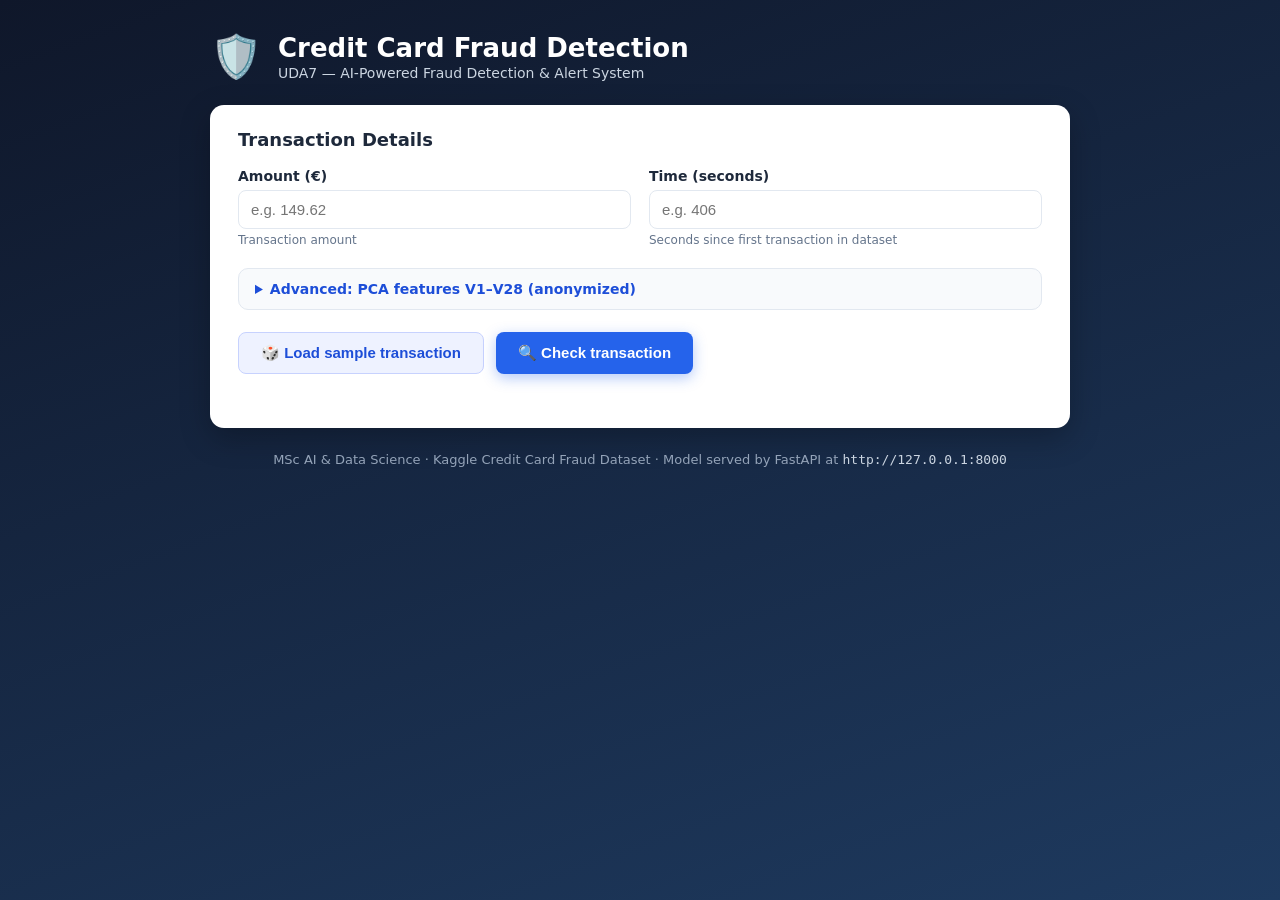
==== frontend/index.html @ b85430be "UDA7: credit card fraud detection system (FastAPI backend + web frontend) Co-Authored-By: Devin AI <" ====
<!DOCTYPE html>
<html lang="en">
<head>
  <meta charset="UTF-8" />
  <meta name="viewport" content="width=device-width, initial-scale=1.0" />
  <title>UDA7 &middot; Credit Card Fraud Detection</title>
  <link rel="stylesheet" href="style.css" />
</head>
<body>
  <main class="container">
    <!-- Header -->
    <header class="header">
      <div class="logo">🛡️</div>
      <div>
        <h1>Credit Card Fraud Detection</h1>
        <p class="subtitle">UDA7 &mdash; AI-Powered Fraud Detection &amp; Alert System</p>
      </div>
    </header>

    <!-- Input card -->
    <section class="card">
      <h2>Transaction Details</h2>

      <!-- Primary, human-friendly fields -->
      <div class="primary-fields">
        <div class="field">
          <label for="Amount">Amount (&euro;)</label>
          <input type="number" id="Amount" step="any" placeholder="e.g. 149.62" />
          <small>Transaction amount</small>
        </div>
        <div class="field">
          <label for="Time">Time (seconds)</label>
          <input type="number" id="Time" step="any" placeholder="e.g. 406" />
          <small>Seconds since first transaction in dataset</small>
        </div>
      </div>

      <!-- Advanced section: 28 anonymized PCA features -->
      <details class="advanced">
        <summary>Advanced: PCA features V1&ndash;V28 (anonymized)</summary>
        <p class="hint">
          These are anonymized principal components from the original card data.
          They are not human-interpretable &mdash; use "Load sample transaction"
          to fill them automatically.
        </p>
        <div class="v-grid" id="vGrid">
          <!-- V1..V28 inputs are generated by script.js -->
        </div>
      </details>

      <!-- Action buttons -->
      <div class="actions">
        <button id="loadSampleBtn" class="btn secondary">🎲 Load sample transaction</button>
        <button id="checkBtn" class="btn primary">🔍 Check transaction</button>
      </div>

      <p id="status" class="status"></p>
    </section>

    <!-- Result card (hidden until a prediction is made) -->
    <section class="card result-card hidden" id="resultCard">
      <h2>Result</h2>
      <div id="resultBadge" class="badge"></div>
      <p id="alertMessage" class="alert-message"></p>

      <div class="gauge">
        <div class="gauge-labels">
          <span>Fraud probability</span>
          <span id="probText">0%</span>
        </div>
        <div class="gauge-track">
          <div id="gaugeFill" class="gauge-fill"></div>
          <div id="thresholdMarker" class="threshold-marker" title="Alert threshold"></div>
        </div>
        <div class="gauge-scale"><span>0%</span><span>50%</span><span>100%</span></div>
      </div>

      <p class="threshold-note" id="thresholdNote"></p>
      <p class="ground-truth" id="groundTruth"></p>
    </section>

    <footer class="footer">
      MSc AI &amp; Data Science &middot; Kaggle Credit Card Fraud Dataset &middot;
      Model served by FastAPI at <code id="apiUrl"></code>
    </footer>
  </main>

  <script src="script.js"></script>
</body>
</html>
---- frontend/style.css ----
/* ---------------------------------------------------------------
   UDA7 Credit Card Fraud Detection - Frontend styles
   Clean, modern card-based layout. No frameworks, plain CSS.
   --------------------------------------------------------------- */

:root {
  --bg: #0f172a;            /* page background (dark navy) */
  --card: #ffffff;          /* card background */
  --text: #1e293b;          /* main text */
  --muted: #64748b;         /* secondary text */
  --accent: #2563eb;        /* primary blue */
  --accent-dark: #1d4ed8;
  --danger: #dc2626;        /* fraud red */
  --safe: #16a34a;          /* legitimate green */
  --border: #e2e8f0;
  --radius: 14px;
}

* { box-sizing: border-box; margin: 0; padding: 0; }

body {
  font-family: "Segoe UI", system-ui, -apple-system, Arial, sans-serif;
  background: linear-gradient(160deg, #0f172a 0%, #1e3a5f 100%);
  min-height: 100vh;
  color: var(--text);
  padding: 32px 16px;
}

.container { max-width: 860px; margin: 0 auto; }

/* Header */
.header {
  display: flex;
  align-items: center;
  gap: 16px;
  color: #fff;
  margin-bottom: 24px;
}
.logo { font-size: 42px; }
.header h1 { font-size: 26px; font-weight: 700; }
.subtitle { color: #cbd5e1; font-size: 14px; margin-top: 2px; }

/* Cards */
.card {
  background: var(--card);
  border-radius: var(--radius);
  padding: 24px 28px;
  box-shadow: 0 10px 30px rgba(0, 0, 0, 0.25);
  margin-bottom: 24px;
}
.card h2 { font-size: 18px; margin-bottom: 18px; }

/* Primary fields (Amount, Time) */
.primary-fields {
  display: grid;
  grid-template-columns: 1fr 1fr;
  gap: 18px;
}
@media (max-width: 600px) { .primary-fields { grid-template-columns: 1fr; } }

.field label {
  display: block;
  font-weight: 600;
  font-size: 14px;
  margin-bottom: 6px;
}
.field input {
  width: 100%;
  padding: 10px 12px;
  border: 1px solid var(--border);
  border-radius: 8px;
  font-size: 15px;
  transition: border-color 0.15s, box-shadow 0.15s;
}
.field input:focus {
  outline: none;
  border-color: var(--accent);
  box-shadow: 0 0 0 3px rgba(37, 99, 235, 0.15);
}
.field small { color: var(--muted); font-size: 12px; }

/* Advanced (V1-V28) section */
.advanced {
  margin-top: 20px;
  border: 1px solid var(--border);
  border-radius: 10px;
  padding: 12px 16px;
  background: #f8fafc;
}
.advanced summary {
  cursor: pointer;
  font-weight: 600;
  font-size: 14px;
  color: var(--accent-dark);
}
.advanced .hint { color: var(--muted); font-size: 13px; margin: 10px 0; }

.v-grid {
  display: grid;
  grid-template-columns: repeat(auto-fill, minmax(150px, 1fr));
  gap: 10px;
}
.v-grid .field label { font-size: 12px; margin-bottom: 3px; }
.v-grid .field input { padding: 7px 9px; font-size: 13px; }

/* Buttons */
.actions {
  display: flex;
  gap: 12px;
  margin-top: 22px;
  flex-wrap: wrap;
}
.btn {
  padding: 11px 22px;
  border: none;
  border-radius: 8px;
  font-size: 15px;
  font-weight: 600;
  cursor: pointer;
  transition: transform 0.1s, box-shadow 0.15s, background 0.15s;
}
.btn:active { transform: scale(0.98); }
.btn.primary {
  background: var(--accent);
  color: #fff;
  box-shadow: 0 4px 14px rgba(37, 99, 235, 0.35);
}
.btn.primary:hover { background: var(--accent-dark); }
.btn.secondary {
  background: #eef2ff;
  color: var(--accent-dark);
  border: 1px solid #c7d2fe;
}
.btn.secondary:hover { background: #e0e7ff; }
.btn:disabled { opacity: 0.6; cursor: wait; }

.status { margin-top: 12px; font-size: 13px; color: var(--muted); min-height: 18px; }
.status.error { color: var(--danger); font-weight: 600; }

/* Result card */
.hidden { display: none; }

.badge {
  display: inline-block;
  padding: 10px 24px;
  border-radius: 999px;
  font-size: 18px;
  font-weight: 700;
  letter-spacing: 0.5px;
  margin-bottom: 10px;
}
.badge.fraud { background: #fee2e2; color: var(--danger); border: 2px solid var(--danger); }
.badge.legit { background: #dcfce7; color: var(--safe); border: 2px solid var(--safe); }

.alert-message { font-size: 15px; margin-bottom: 20px; }

/* Probability gauge */
.gauge { margin-top: 6px; }
.gauge-labels {
  display: flex;
  justify-content: space-between;
  font-size: 14px;
  font-weight: 600;
  margin-bottom: 6px;
}
.gauge-track {
  position: relative;
  height: 18px;
  background: #f1f5f9;
  border-radius: 999px;
  overflow: hidden;
  border: 1px solid var(--border);
}
.gauge-fill {
  height: 100%;
  width: 0%;
  border-radius: 999px;
  background: linear-gradient(90deg, #22c55e, #eab308, #ef4444);
  transition: width 0.6s ease;
}
.threshold-marker {
  position: absolute;
  top: -3px;
  bottom: -3px;
  width: 3px;
  background: #334155;
  border-radius: 2px;
}
.gauge-scale {
  display: flex;
  justify-content: space-between;
  font-size: 11px;
  color: var(--muted);
  margin-top: 4px;
}

.threshold-note { font-size: 13px; color: var(--muted); margin-top: 14px; }
.ground-truth { font-size: 13px; color: var(--muted); margin-top: 6px; font-style: italic; }

/* Footer */
.footer {
  text-align: center;
  color: #94a3b8;
  font-size: 13px;
  margin-top: 8px;
}
.footer code { color: #cbd5e1; }
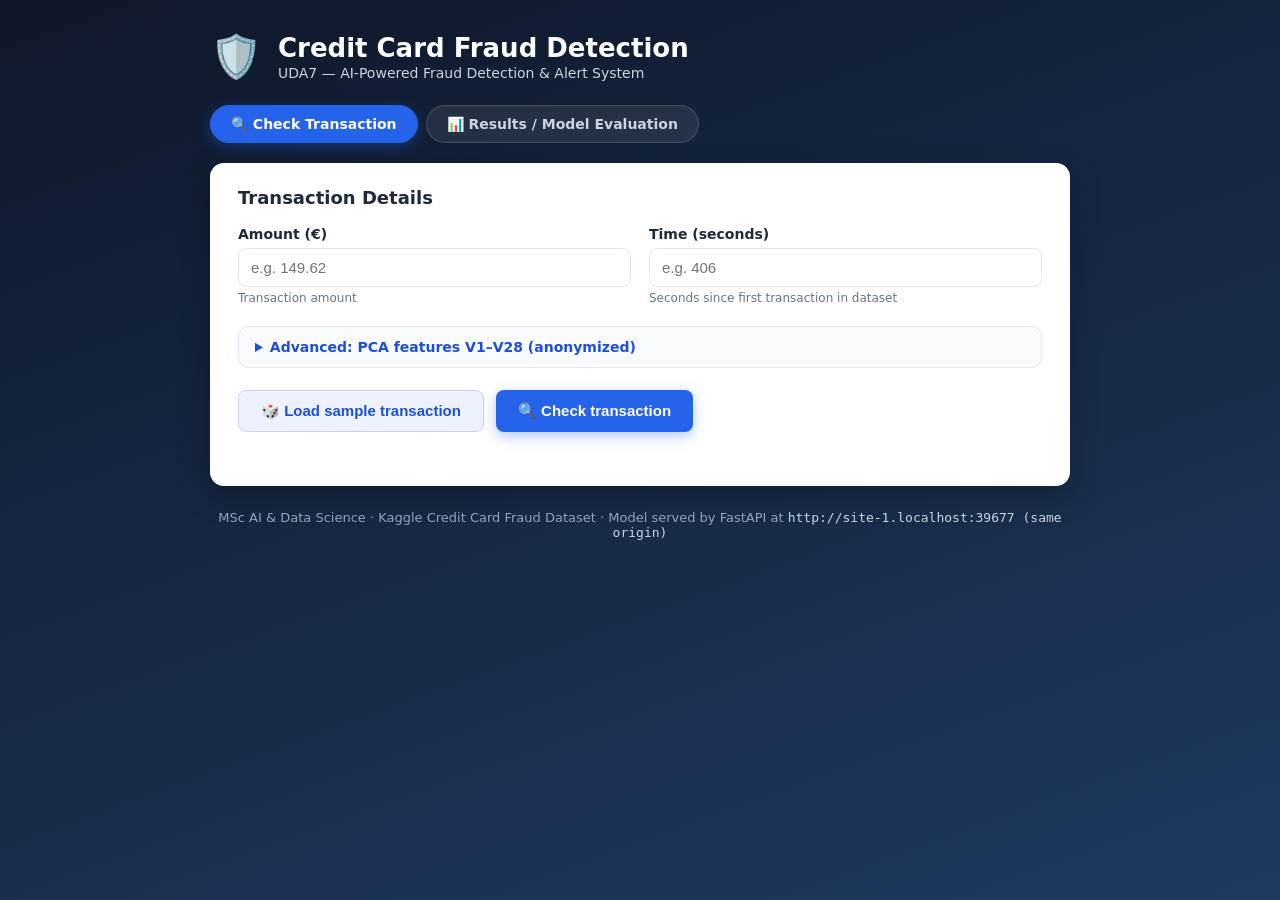
==== commit 5c93cb2e: "Add Results/Model Evaluation page: metrics cards, confusion matrix, ROC/PR/threshold/feature-importa" ====
--- a/frontend/index.html
+++ b/frontend/index.html
@@ -16,6 +16,12 @@
         <p class="subtitle">UDA7 &mdash; AI-Powered Fraud Detection &amp; Alert System</p>
       </div>
     </header>
+
+    <!-- Navigation tabs -->
+    <nav class="nav-tabs">
+      <a href="index.html" class="nav-tab active">🔍 Check Transaction</a>
+      <a href="results.html" class="nav-tab">📊 Results / Model Evaluation</a>
+    </nav>
 
     <!-- Input card -->
     <section class="card">
--- a/frontend/style.css
+++ b/frontend/style.css
@@ -40,6 +40,32 @@
 .header h1 { font-size: 26px; font-weight: 700; }
 .subtitle { color: #cbd5e1; font-size: 14px; margin-top: 2px; }
 
+/* Navigation tabs */
+.nav-tabs {
+  display: flex;
+  gap: 8px;
+  margin-bottom: 20px;
+  flex-wrap: wrap;
+}
+.nav-tab {
+  padding: 10px 20px;
+  border-radius: 999px;
+  font-size: 14px;
+  font-weight: 600;
+  text-decoration: none;
+  color: #cbd5e1;
+  background: rgba(255, 255, 255, 0.08);
+  border: 1px solid rgba(255, 255, 255, 0.15);
+  transition: background 0.15s, color 0.15s;
+}
+.nav-tab:hover { background: rgba(255, 255, 255, 0.16); color: #fff; }
+.nav-tab.active {
+  background: var(--accent);
+  border-color: var(--accent);
+  color: #fff;
+  box-shadow: 0 4px 14px rgba(37, 99, 235, 0.35);
+}
+
 /* Cards */
 .card {
   background: var(--card);
@@ -197,6 +223,67 @@
 .threshold-note { font-size: 13px; color: var(--muted); margin-top: 14px; }
 .ground-truth { font-size: 13px; color: var(--muted); margin-top: 6px; font-style: italic; }
 
+/* Results page: metric cards */
+.metrics-grid {
+  display: grid;
+  grid-template-columns: repeat(auto-fill, minmax(160px, 1fr));
+  gap: 14px;
+  margin-top: 6px;
+}
+.metric-card {
+  background: #f8fafc;
+  border: 1px solid var(--border);
+  border-radius: 10px;
+  padding: 16px 14px;
+  text-align: center;
+}
+.metric-value {
+  font-size: 24px;
+  font-weight: 700;
+  color: var(--accent-dark);
+}
+.metric-label { font-size: 14px; font-weight: 600; margin-top: 4px; }
+.metric-hint { font-size: 11px; color: var(--muted); margin-top: 4px; }
+
+/* Results page: confusion matrix table */
+.cm-table {
+  border-collapse: collapse;
+  width: 100%;
+  max-width: 560px;
+  font-size: 14px;
+}
+.cm-table th, .cm-table td {
+  border: 1px solid var(--border);
+  padding: 10px 14px;
+  text-align: center;
+}
+.cm-table thead th { background: #f1f5f9; }
+.cm-table tbody th { background: #f8fafc; text-align: left; }
+.cm-table td { font-weight: 700; font-size: 16px; }
+.cm-table td.cm-good { background: #dcfce7; color: var(--safe); }
+.cm-table td.cm-bad { background: #fee2e2; color: var(--danger); }
+
+/* Results page: plots */
+.plots-grid {
+  display: grid;
+  grid-template-columns: repeat(auto-fit, minmax(300px, 1fr));
+  gap: 18px;
+}
+.plot {
+  border: 1px solid var(--border);
+  border-radius: 10px;
+  padding: 10px;
+  background: #f8fafc;
+}
+.plot img { width: 100%; height: auto; border-radius: 6px; display: block; }
+.plot figcaption {
+  text-align: center;
+  font-size: 13px;
+  font-weight: 600;
+  margin-top: 8px;
+  color: var(--text);
+}
+
 /* Footer */
 .footer {
   text-align: center;
